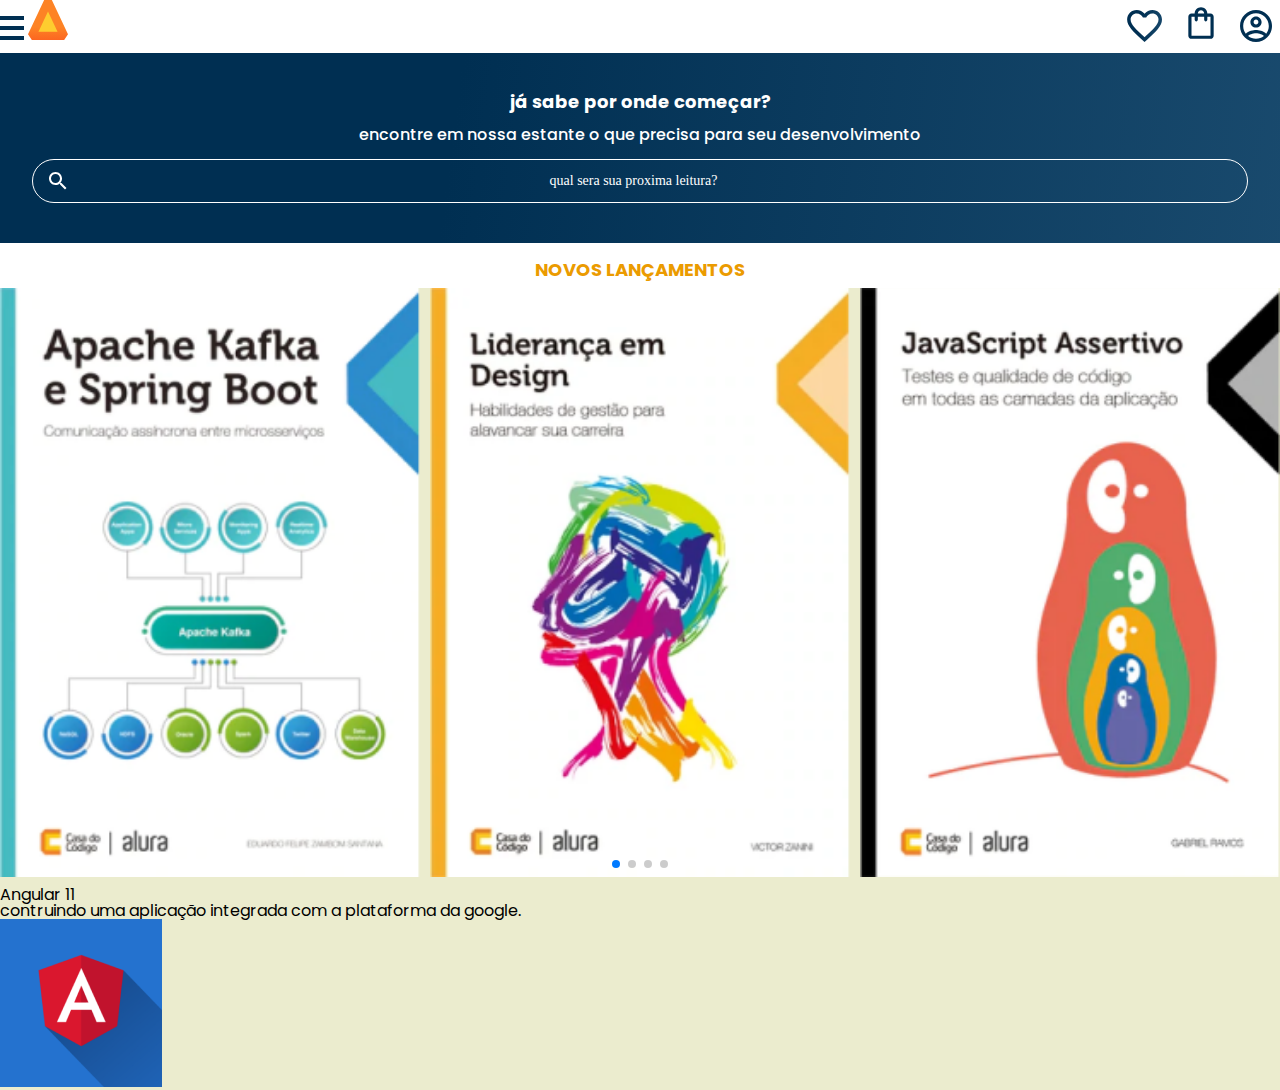
==== index.html @ 92c880d1 "Add files via upload" ====
<!DOCTYPE html>
<html lang="pt-br">
<head>
    <meta charset="UTF-8">
    <meta http-equiv="X-UA-Compatible" content="IE=edge">
    <meta name="viewport" content="width=device-width, initial-scale=1.0">
    <title>segundo projeto</title>
    <link rel="preconnect" href="https://fonts.googleapis.com">
    <link rel="preconnect" href="https://fonts.gstatic.com" crossorigin>
    <link href="https://fonts.googleapis.com/css2?family=Poppins:ital,wght@0,100;0,200;0,300;0,400;0,500;0,600;0,700;0,800;0,900;1,100;1,200;1,300;1,400;1,500;1,600;1,700;1,800;1,900&display=swap" rel="stylesheet">
    <link rel="stylesheet" href="assets/css/style.css">
    <link
  rel="stylesheet"
  href="https://cdn.jsdelivr.net/npm/swiper@11/swiper-bundle.min.css"
  />
</head>
<body>
    <header class="cabecalho">
        <div>
            <input type="checkbox" id="menu" class="seletor-menu">
            <label for="menu">
        <span class="menu-hamburguer"></span>
            </label>
            
            <img src="assets/img/AluraBooks/Logo.svg" alt="" class="logo-cabecalho">
            <ul class="menu-lista">
                <li class="menu-lista-titulo">CATEGORIAS</li>
                <li class="menu-lista-item"><a class="menu-lista-link" href="#">PROGRAMAÇÃO</a></li>
                <li class="menu-lista-item"><a class="menu-lista-link" href="#">FRONT-END</a></li>
                <li class="menu-lista-item"><a class="menu-lista-link" class="menu-lista-link" href="#">INFRAESTRUTURA</a></li>
                <li class="menu-lista-item"><a class="menu-lista-link" href="#">BUSINESS</a></li>
                <li class="menu-lista-item"><a class="menu-lista-link" href="#">DESIGN & UK</a></li>
            </ul>
        </div>
<div class="container"> 
            <a href="#"><img src="assets/img/AluraBooks/Favoritos.svg" alt=""></a>
            <a href="#"><img src="assets/img/AluraBooks/Compras.svg"alt=""></a>
            <a href="#"><img src="assets/img/AluraBooks/Usuário.svg"alt=""></a>
        </div>
        
    </header>
    <section class="banner">
        <h2 class="banner-titulo">já sabe por onde começar?</h2>
        <p class="banner-texto">encontre em nossa estante o que precisa para seu desenvolvimento</p>
        <input class="banner-pesquisa" type="search" placeholder="qual sera sua proxima leitura?">
    </section>
    <section class="carrossel">
        <h2 class="carrossel-titulo">novos lançamentos</h2>
        <div class="swiper">
        
            <div class="swiper-wrapper">
                <div class="swiper-slide"><img src="assets/img/AluraBooks/ApacheKafka.png" alt=""></div>
                <div class="swiper-slide"><img src="assets/img/AluraBooks/Liderança.png" alt=""></div>
                <div class="swiper-slide"><img src="assets/img/AluraBooks/Javascript.png" alt=""></div>
                <div class="swiper-slide"><img src="assets/img/AluraBooks/Guia Front-end.png" alt=""></div>
                <div class="swiper-slide"><img src="assets/img/AluraBooks/Portugol.png" alt=""></div>
                <div class="swiper-slide"><img src="assets/img/AluraBooks/Nodejs.png" alt=""></div>

                <div class="swiper-pagination"></div>

        <div class="swiper-button-prev"></div>

        <div class="swiper-button-next"></div>

        <div class="swiper-scrollbar"></div>
    </div>
    <div class="card">
    <div class="card-descricao">
        <div class="descricao">
            <h3 class="descricao-titulo">
            </h3>
            <h2 class="descricao-titulo-livro">Angular 11</h2>
            <p class="descricao-texto">contruindo uma aplicação integrada com a plataforma da google.</p>
            <img src="assets/img/AluraBooks/Angular.png" alt="Imagem do Angular">
        </div>
    </div class="card-botoes">
    </div>
    </section>
    <script src="https://cdn.jsdelivr.net/npm/swiper@11/swiper-bundle.min.js"></script>
    <script>
    const swiper = new Swiper('.swiper', {
  // Optional parameters
    spaceBetween: 10,
    slidesPerView: 3,
    pagination:{
        el: ".swiper-pagination",
        type: "bullets",
    }

    });
    </script>
</body>
</html>
---- assets/css/style.css ----
@import url(reset.css);
@import url(header.css);
@import url(banner.css);
@import url(carrossel.css);

:root{
    --branco: #FFFFFF;
    --cor-de-fundo: #EBECCE;
    --laranja: #EB9B00;
    --azul-degrade: linear-gradient(97.56deg, #002f52 35.49%, #326589 165.37%);
}
body{
    background-color: var(--cor-de-fundo);
    font-family: "poppins", sans-serif;
}
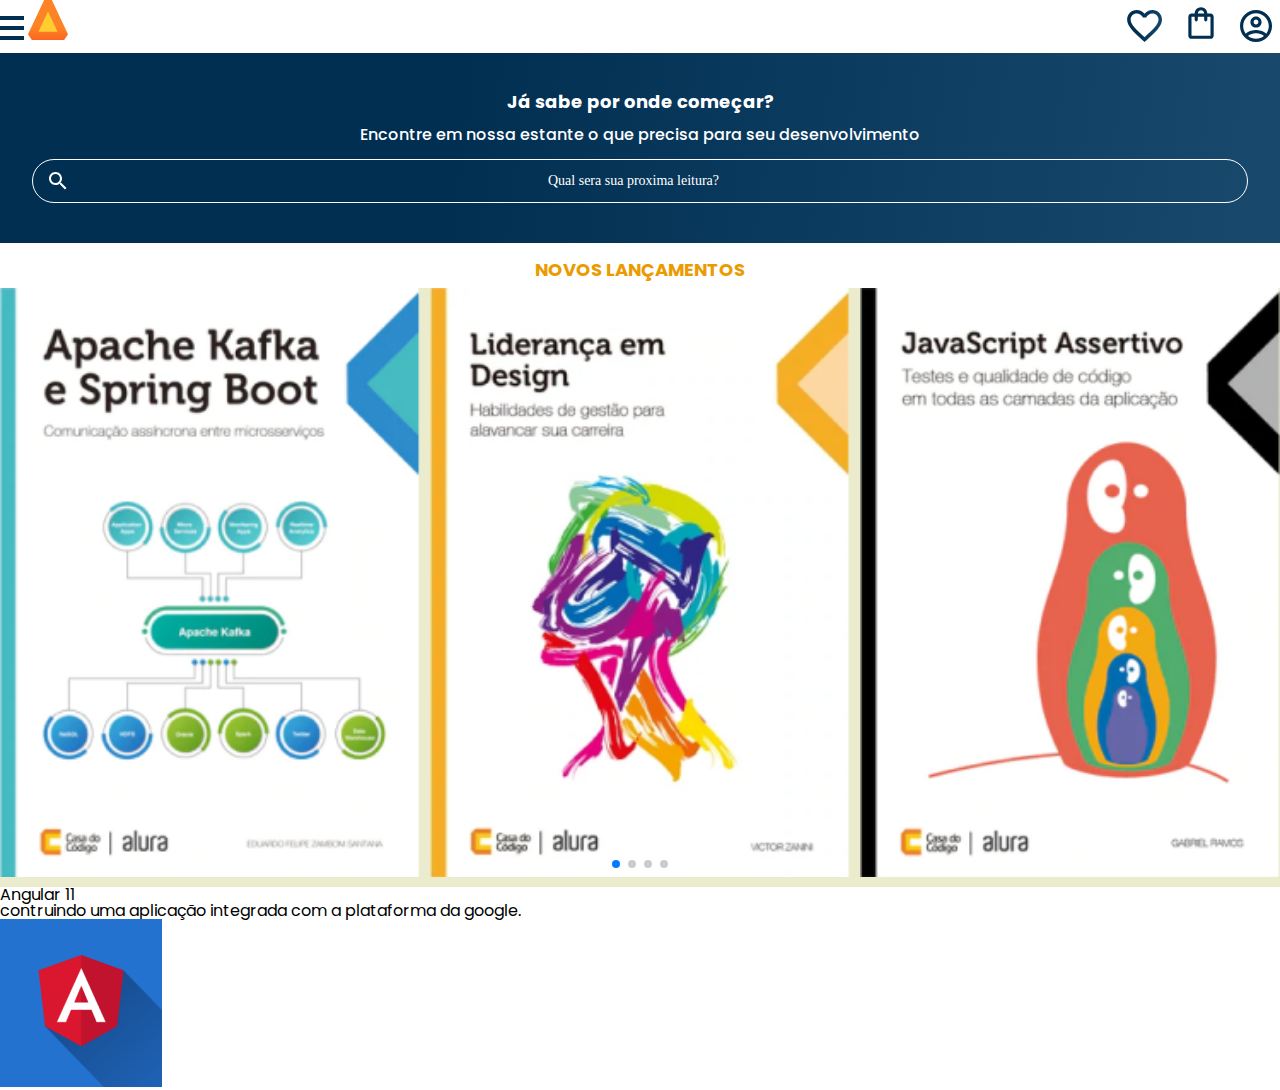
==== commit a61dcf91: "29/08" ====
--- a/index.html
+++ b/index.html
@@ -40,9 +40,9 @@
         
     </header>
     <section class="banner">
-        <h2 class="banner-titulo">já sabe por onde começar?</h2>
-        <p class="banner-texto">encontre em nossa estante o que precisa para seu desenvolvimento</p>
-        <input class="banner-pesquisa" type="search" placeholder="qual sera sua proxima leitura?">
+        <h2 class="banner-titulo">Já sabe por onde começar?</h2>
+        <p class="banner-texto">Encontre em nossa estante o que precisa para seu desenvolvimento</p>
+        <input class="banner-pesquisa" type="search" placeholder="Qual sera sua proxima leitura?">
     </section>
     <section class="carrossel">
         <h2 class="carrossel-titulo">novos lançamentos</h2>
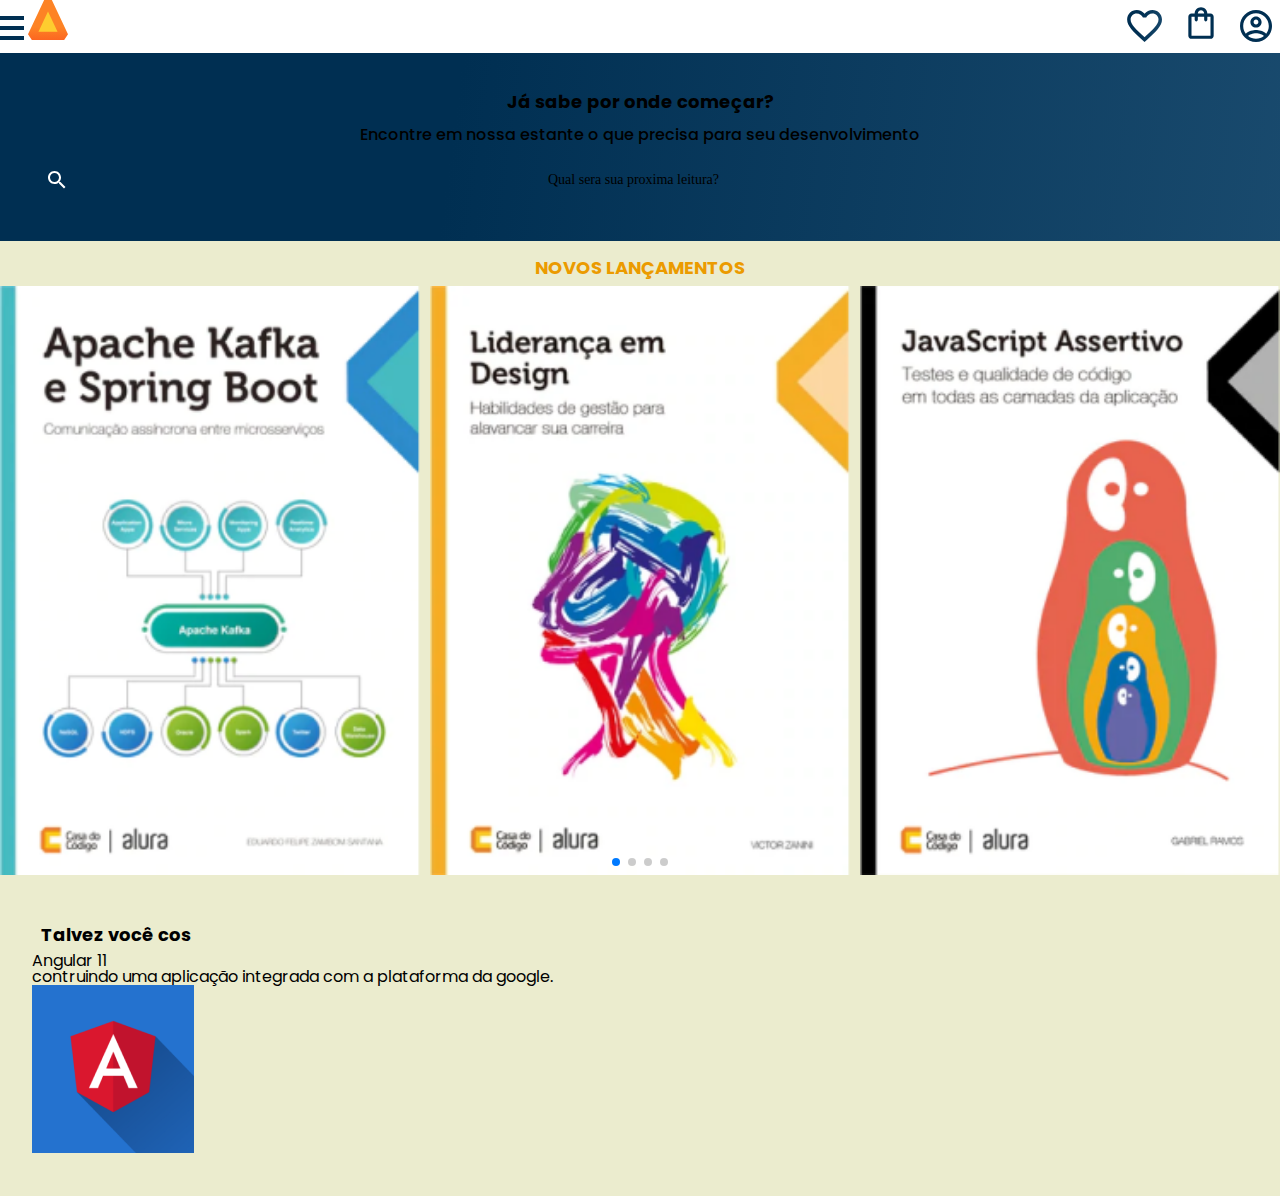
==== commit f737f846: "0509" ====
--- a/index.html
+++ b/index.html
@@ -67,7 +67,7 @@
     <div class="card">
     <div class="card-descricao">
         <div class="descricao">
-            <h3 class="descricao-titulo">
+            <h3 class="descricao-titulo">Talvez você cos
             </h3>
             <h2 class="descricao-titulo-livro">Angular 11</h2>
             <p class="descricao-texto">contruindo uma aplicação integrada com a plataforma da google.</p>
--- a/assets/css/style.css
+++ b/assets/css/style.css
@@ -8,6 +8,10 @@
     --cor-de-fundo: #EBECCE;
     --laranja: #EB9B00;
     --azul-degrade: linear-gradient(97.56deg, #002f52 35.49%, #326589 165.37%);
+    --branco:#FFFFFF
+    --azul:#002f52
+
+
 }
 body{
     background-color: var(--cor-de-fundo);
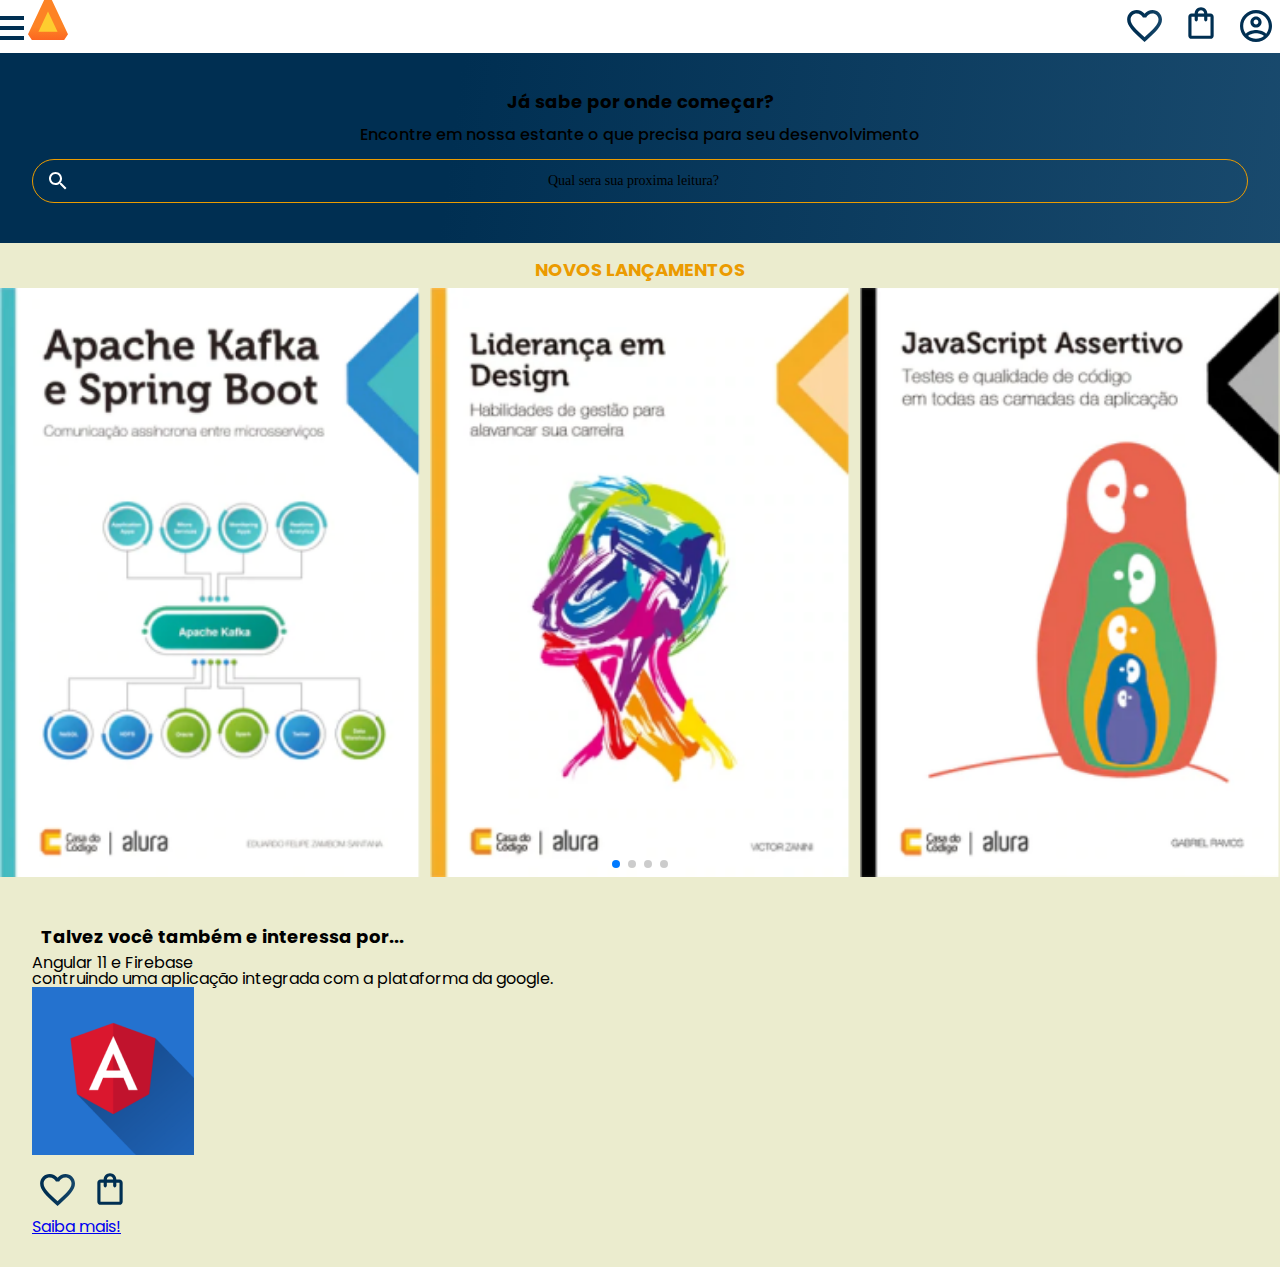
==== commit 41d40cc3: "0909" ====
--- a/index.html
+++ b/index.html
@@ -67,13 +67,19 @@
     <div class="card">
     <div class="card-descricao">
         <div class="descricao">
-            <h3 class="descricao-titulo">Talvez você cos
-            </h3>
-            <h2 class="descricao-titulo-livro">Angular 11</h2>
+            <h3 class="descricao-titulo">Talvez você também e interessa por...</h3>
+            <h2 class="descricao-titulo-livro">Angular 11 e Firebase</h2>
             <p class="descricao-texto">contruindo uma aplicação integrada com a plataforma da google.</p>
             <img src="assets/img/AluraBooks/Angular.png" alt="Imagem do Angular">
         </div>
     </div class="card-botoes">
+    <ul class="botoes">
+        <li class="botoes-item"><img src="assets/img/AluraBooks/Favoritos.svg" alt=""></li>
+        <li class="botoes-item"><img src="assets/img/AluraBooks/Compras.svg" alt=""></li>
+    </ul>
+    <a href="#" class="botoes-ancora">Saiba mais!</a>
+    </ul>
+
     </div>
     </section>
     <script src="https://cdn.jsdelivr.net/npm/swiper@11/swiper-bundle.min.js"></script>
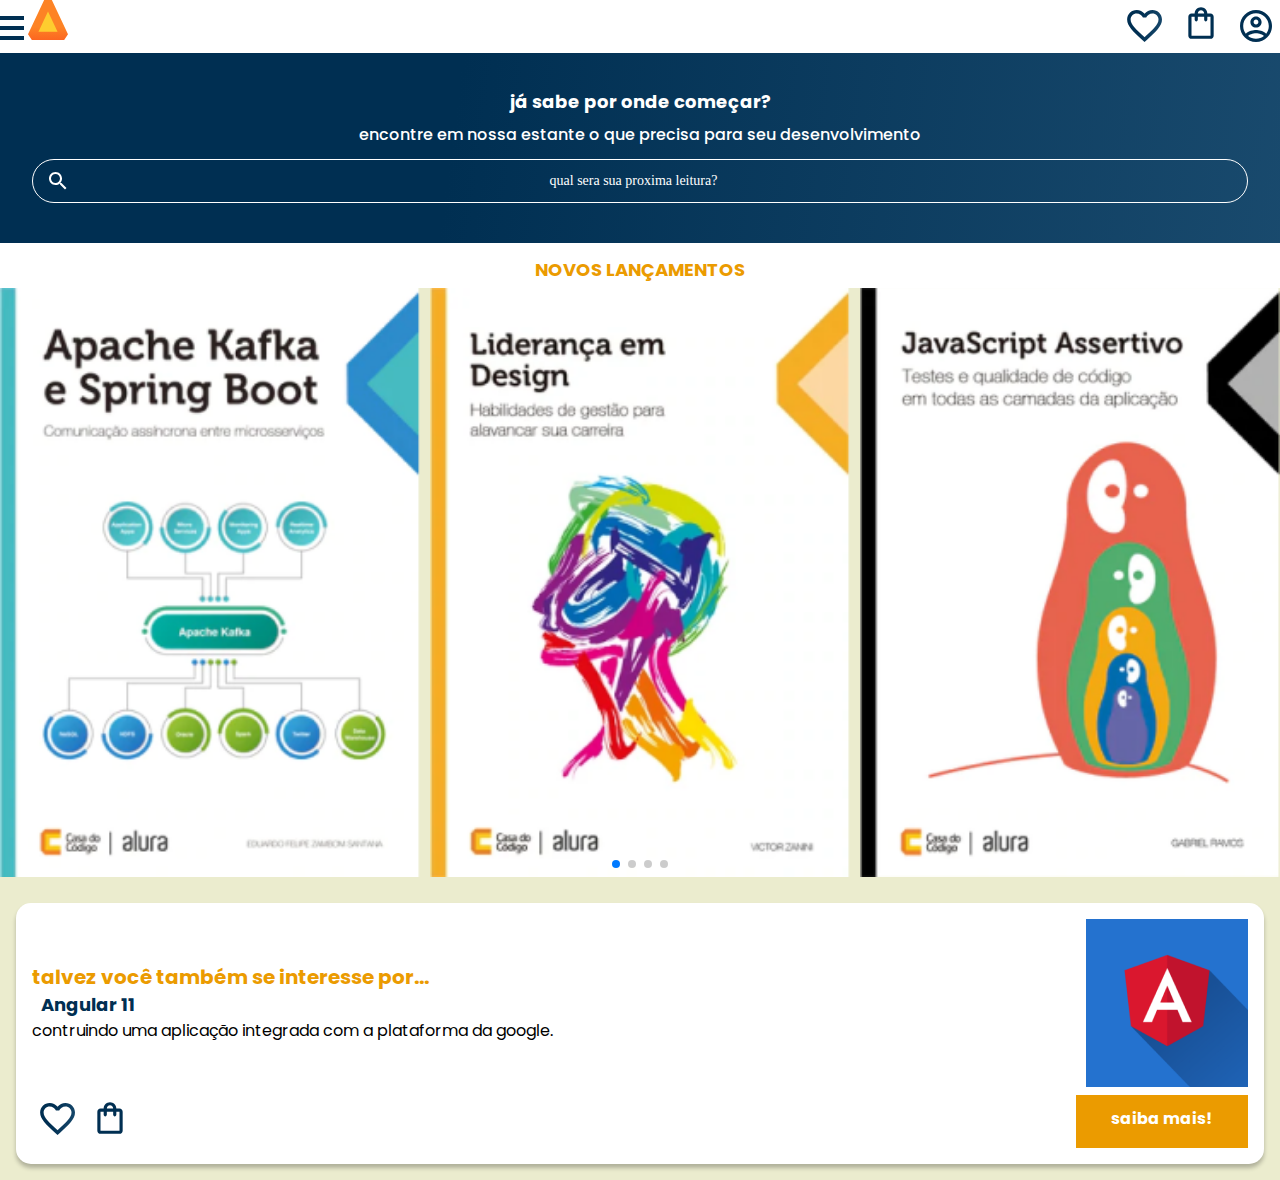
==== commit 17e4d9e3: "Add files via upload" ====
--- a/index.html
+++ b/index.html
@@ -40,9 +40,9 @@
         
     </header>
     <section class="banner">
-        <h2 class="banner-titulo">Já sabe por onde começar?</h2>
-        <p class="banner-texto">Encontre em nossa estante o que precisa para seu desenvolvimento</p>
-        <input class="banner-pesquisa" type="search" placeholder="Qual sera sua proxima leitura?">
+        <h2 class="banner-titulo">já sabe por onde começar?</h2>
+        <p class="banner-texto">encontre em nossa estante o que precisa para seu desenvolvimento</p>
+        <input class="banner-pesquisa" type="search" placeholder="qual sera sua proxima leitura?">
     </section>
     <section class="carrossel">
         <h2 class="carrossel-titulo">novos lançamentos</h2>
@@ -67,20 +67,22 @@
     <div class="card">
     <div class="card-descricao">
         <div class="descricao">
-            <h3 class="descricao-titulo">Talvez você também e interessa por...</h3>
-            <h2 class="descricao-titulo-livro">Angular 11 e Firebase</h2>
-            <p class="descricao-texto">contruindo uma aplicação integrada com a plataforma da google.</p>
+            <h3 class="descricao-titulo">talvez você também se interesse por...</h3>
+            <h2 class="descricao-titulo-livro">Angular 11</h2>
+            <div class="descricao-titulo-texto">contruindo uma aplicação integrada com a plataforma da google.
+            </div>
+            </div>
             <img src="assets/img/AluraBooks/Angular.png" alt="Imagem do Angular">
-        </div>
-    </div class="card-botoes">
-    <ul class="botoes">
-        <li class="botoes-item"><img src="assets/img/AluraBooks/Favoritos.svg" alt=""></li>
-        <li class="botoes-item"><img src="assets/img/AluraBooks/Compras.svg" alt=""></li>
-    </ul>
-    <a href="#" class="botoes-ancora">Saiba mais!</a>
-    </ul>
-
     </div>
+       <div class="card-botoes">
+        <ul class="botoes">
+            <li class="botoes-item"><img src="assets/img/AluraBooks/Favoritos.svg" alt=""></li>
+            <li class="botoes-item"><img src="assets/img/AluraBooks/Compras.svg" alt=""></li>
+        </ul>
+        <a href="#" class="botoes-ancora">saiba mais!</a>
+    </div>
+    </div>
+</div>
     </section>
     <script src="https://cdn.jsdelivr.net/npm/swiper@11/swiper-bundle.min.js"></script>
     <script>
--- a/assets/css/style.css
+++ b/assets/css/style.css
@@ -8,10 +8,7 @@
     --cor-de-fundo: #EBECCE;
     --laranja: #EB9B00;
     --azul-degrade: linear-gradient(97.56deg, #002f52 35.49%, #326589 165.37%);
-    --branco:#FFFFFF
-    --azul:#002f52
-
-
+    --azul: #002f52;
 }
 body{
     background-color: var(--cor-de-fundo);
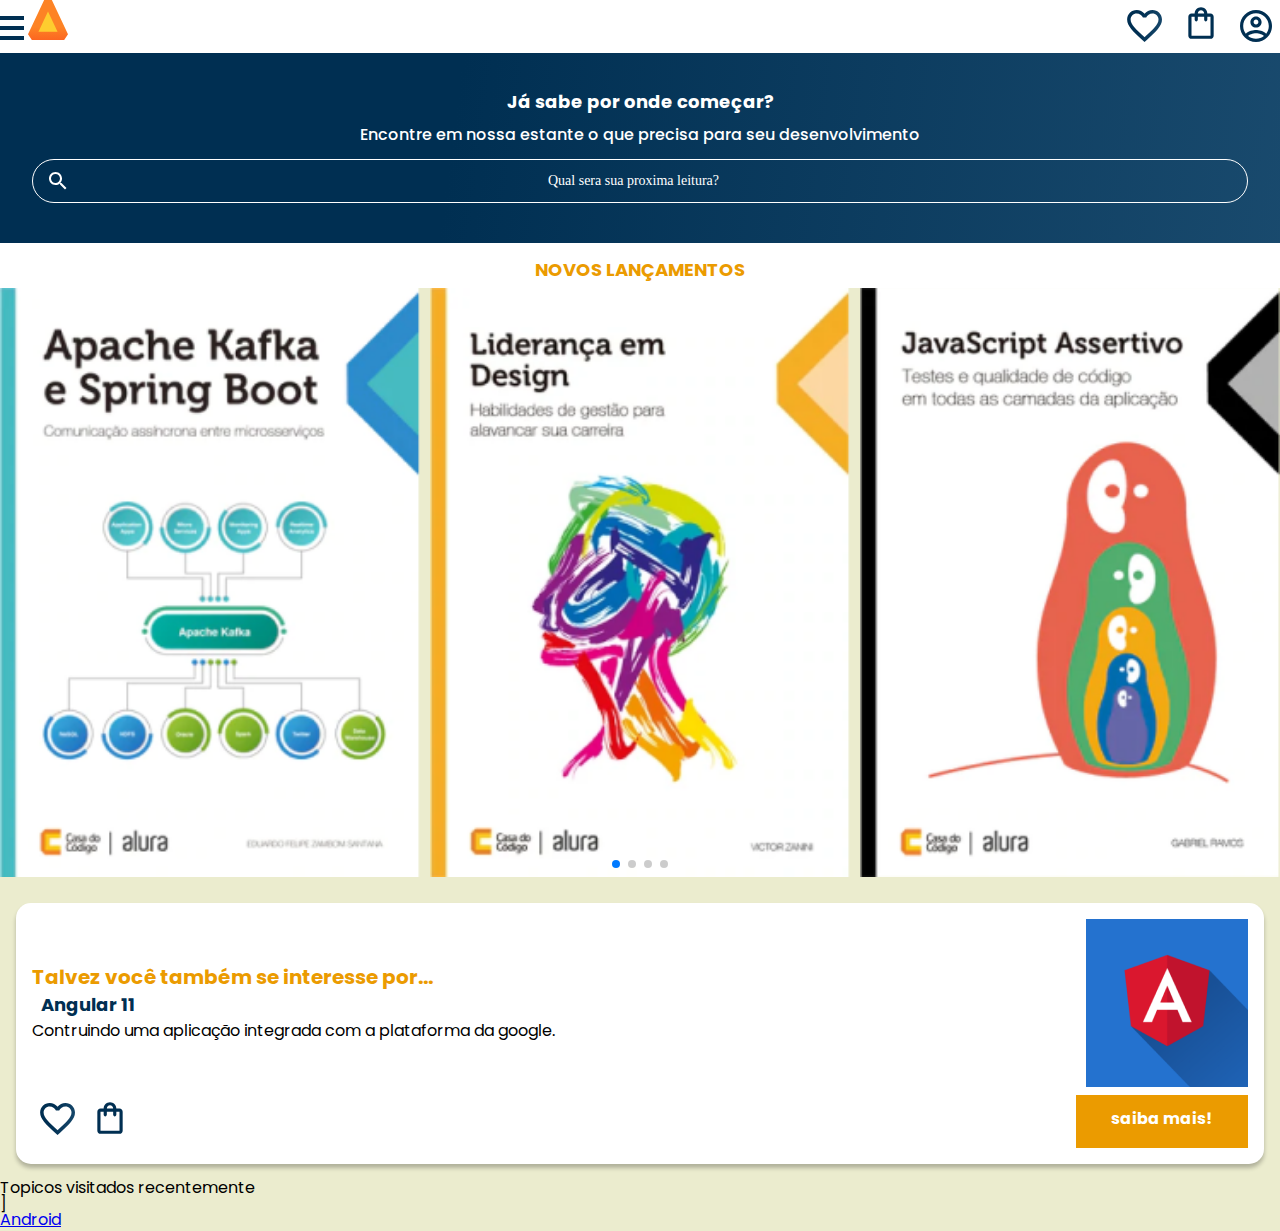
==== commit f2f11131: "12/09" ====
--- a/index.html
+++ b/index.html
@@ -40,9 +40,9 @@
         
     </header>
     <section class="banner">
-        <h2 class="banner-titulo">já sabe por onde começar?</h2>
-        <p class="banner-texto">encontre em nossa estante o que precisa para seu desenvolvimento</p>
-        <input class="banner-pesquisa" type="search" placeholder="qual sera sua proxima leitura?">
+        <h2 class="banner-titulo">Já sabe por onde começar?</h2>
+        <p class="banner-texto">Encontre em nossa estante o que precisa para seu desenvolvimento</p>
+        <input class="banner-pesquisa" type="search" placeholder="Qual sera sua proxima leitura?">
     </section>
     <section class="carrossel">
         <h2 class="carrossel-titulo">novos lançamentos</h2>
@@ -67,9 +67,9 @@
     <div class="card">
     <div class="card-descricao">
         <div class="descricao">
-            <h3 class="descricao-titulo">talvez você também se interesse por...</h3>
+            <h3 class="descricao-titulo">Talvez você também se interesse por...</h3>
             <h2 class="descricao-titulo-livro">Angular 11</h2>
-            <div class="descricao-titulo-texto">contruindo uma aplicação integrada com a plataforma da google.
+            <div class="descricao-titulo-texto">Contruindo uma aplicação integrada com a plataforma da google.
             </div>
             </div>
             <img src="assets/img/AluraBooks/Angular.png" alt="Imagem do Angular">
@@ -95,7 +95,54 @@
         type: "bullets",
     }
 
+    
+
     });
     </script>
 </body>
-</html>+</html>
+
+<section class="topicos">
+    <h2 class="topicos-titulos">Topicos visitados recentemente</h2>]
+    <ul class="topicos-lista">
+        <li class="topicos-item"><a href="#" class="topicos-link">Android</a><li>
+        <li class="topicos-item"><a href="#" class="topicos-link"Marketing</li>
+        <li class="topicos-item"><a href="#" class="topicos-link"</li>
+        <li class="topicos-item"><a href="#" class="topicos-link"
+        <li class="topicos-item"><a href="#" class="topicos-link"</li>      
+        <li class="topicos-item"><a href="#" class="topicos-link"
+        <li class="topicos-item"><a href="#" class="topicos-link"</li>
+        <li class="topicos-item"><a href="#" class="topicos-link"Java</a></li>
+
+
+
+
+
+
+
+
+
+
+
+
+
+    </ul>
+
+
+
+
+
+
+
+</section>
+
+
+
+
+
+
+
+
+
+
+
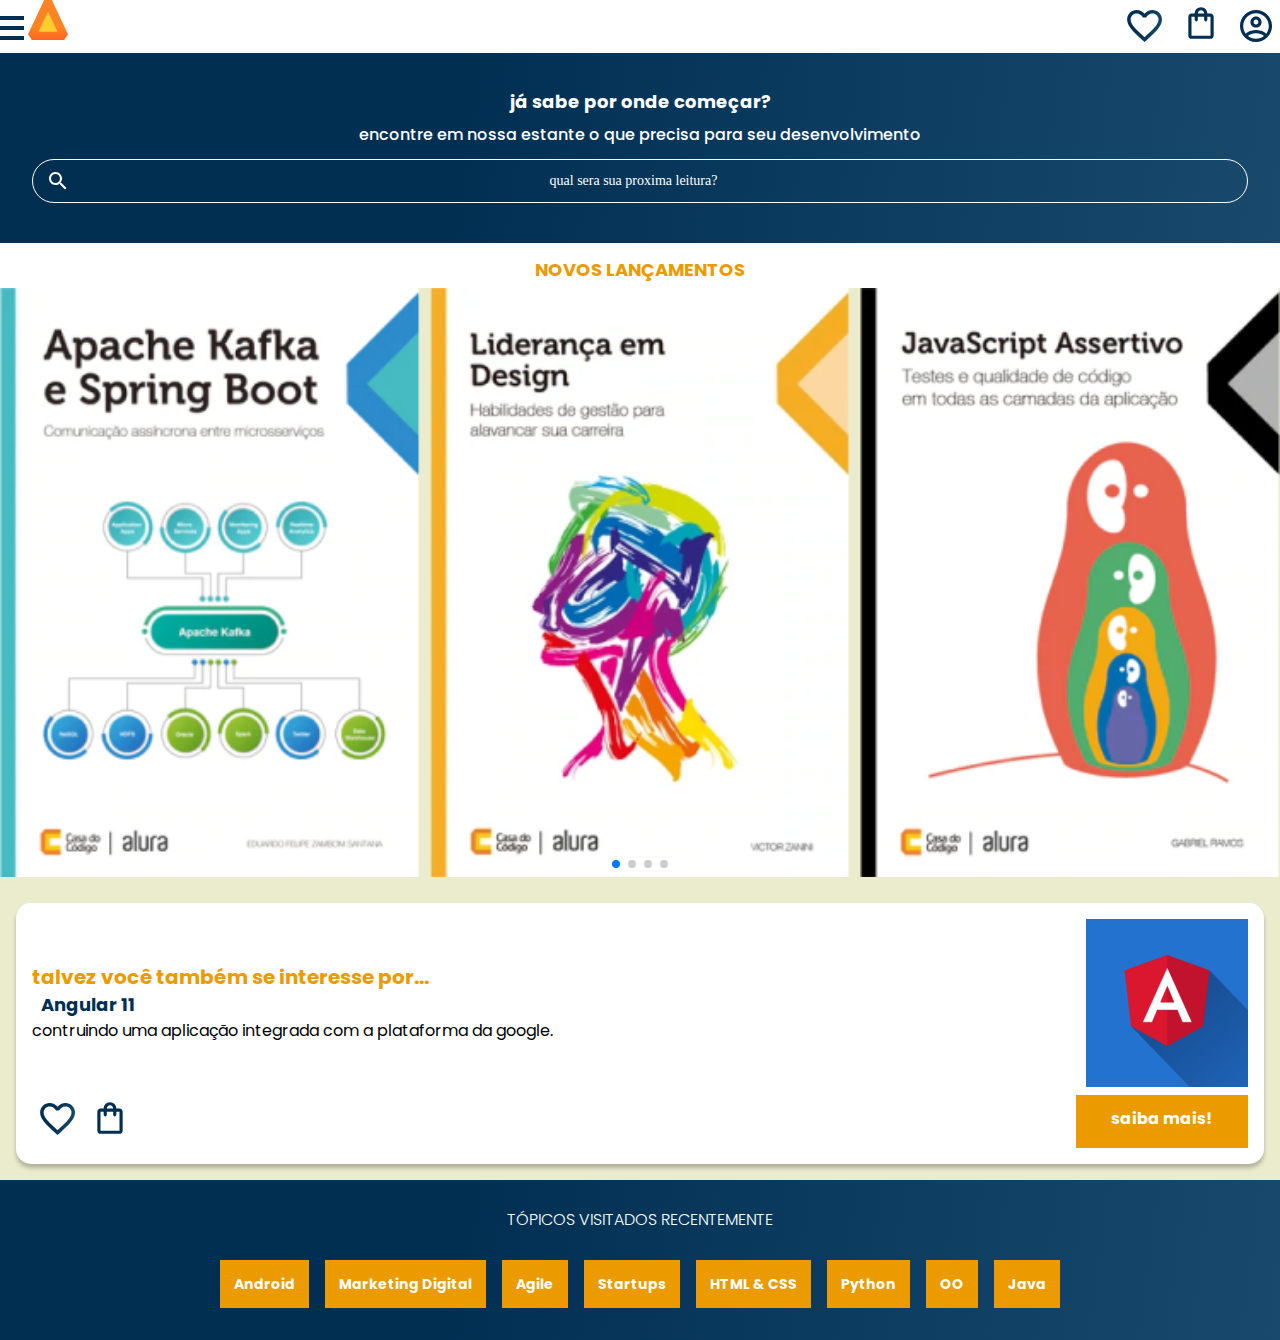
==== commit d4393874: "Add files via upload" ====
--- a/index.html
+++ b/index.html
@@ -40,9 +40,9 @@
         
     </header>
     <section class="banner">
-        <h2 class="banner-titulo">Já sabe por onde começar?</h2>
-        <p class="banner-texto">Encontre em nossa estante o que precisa para seu desenvolvimento</p>
-        <input class="banner-pesquisa" type="search" placeholder="Qual sera sua proxima leitura?">
+        <h2 class="banner-titulo">já sabe por onde começar?</h2>
+        <p class="banner-texto">encontre em nossa estante o que precisa para seu desenvolvimento</p>
+        <input class="banner-pesquisa" type="search" placeholder="qual sera sua proxima leitura?">
     </section>
     <section class="carrossel">
         <h2 class="carrossel-titulo">novos lançamentos</h2>
@@ -67,9 +67,9 @@
     <div class="card">
     <div class="card-descricao">
         <div class="descricao">
-            <h3 class="descricao-titulo">Talvez você também se interesse por...</h3>
+            <h3 class="descricao-titulo">talvez você também se interesse por...</h3>
             <h2 class="descricao-titulo-livro">Angular 11</h2>
-            <div class="descricao-titulo-texto">Contruindo uma aplicação integrada com a plataforma da google.
+            <div class="descricao-titulo-texto">contruindo uma aplicação integrada com a plataforma da google.
             </div>
             </div>
             <img src="assets/img/AluraBooks/Angular.png" alt="Imagem do Angular">
@@ -84,6 +84,19 @@
     </div>
 </div>
     </section>
+    <section class="topicos">
+        <h2 class="topicos-titulo">TÓPICOS VISITADOS RECENTEMENTE</h2>
+        <ul class="topicos-lista">
+            <li class="topicos-item"><a href="#" class="topicos-link">Android</a></li>
+            <li class="topicos-item"><a href="#" class="topicos-link">Marketing Digital</a></li>
+            <li class="topicos-item"><a href="#" class="topicos-link">Agile</a></li>
+            <li class="topicos-item"><a href="#" class="topicos-link">Startups</a></li>
+            <li class="topicos-item"><a href="#" class="topicos-link">HTML & CSS</a></li>
+            <li class="topicos-item"><a href="#" class="topicos-link">Python</a></li>
+            <li class="topicos-item"><a href="#" class="topicos-link">OO</a></li>
+            <li class="topicos-item"><a href="#" class="topicos-link">Java</a></li>
+        </ul>
+    </sectiion>
     <script src="https://cdn.jsdelivr.net/npm/swiper@11/swiper-bundle.min.js"></script>
     <script>
     const swiper = new Swiper('.swiper', {
@@ -95,54 +108,7 @@
         type: "bullets",
     }
 
-    
-
     });
     </script>
 </body>
-</html>
-
-<section class="topicos">
-    <h2 class="topicos-titulos">Topicos visitados recentemente</h2>]
-    <ul class="topicos-lista">
-        <li class="topicos-item"><a href="#" class="topicos-link">Android</a><li>
-        <li class="topicos-item"><a href="#" class="topicos-link"Marketing</li>
-        <li class="topicos-item"><a href="#" class="topicos-link"</li>
-        <li class="topicos-item"><a href="#" class="topicos-link"
-        <li class="topicos-item"><a href="#" class="topicos-link"</li>      
-        <li class="topicos-item"><a href="#" class="topicos-link"
-        <li class="topicos-item"><a href="#" class="topicos-link"</li>
-        <li class="topicos-item"><a href="#" class="topicos-link"Java</a></li>
-
-
-
-
-
-
-
-
-
-
-
-
-
-    </ul>
-
-
-
-
-
-
-
-</section>
-
-
-
-
-
-
-
-
-
-
-
+</html>--- a/assets/css/style.css
+++ b/assets/css/style.css
@@ -2,6 +2,7 @@
 @import url(header.css);
 @import url(banner.css);
 @import url(carrossel.css);
+@import url(topicos.css);
 
 :root{
     --branco: #FFFFFF;
